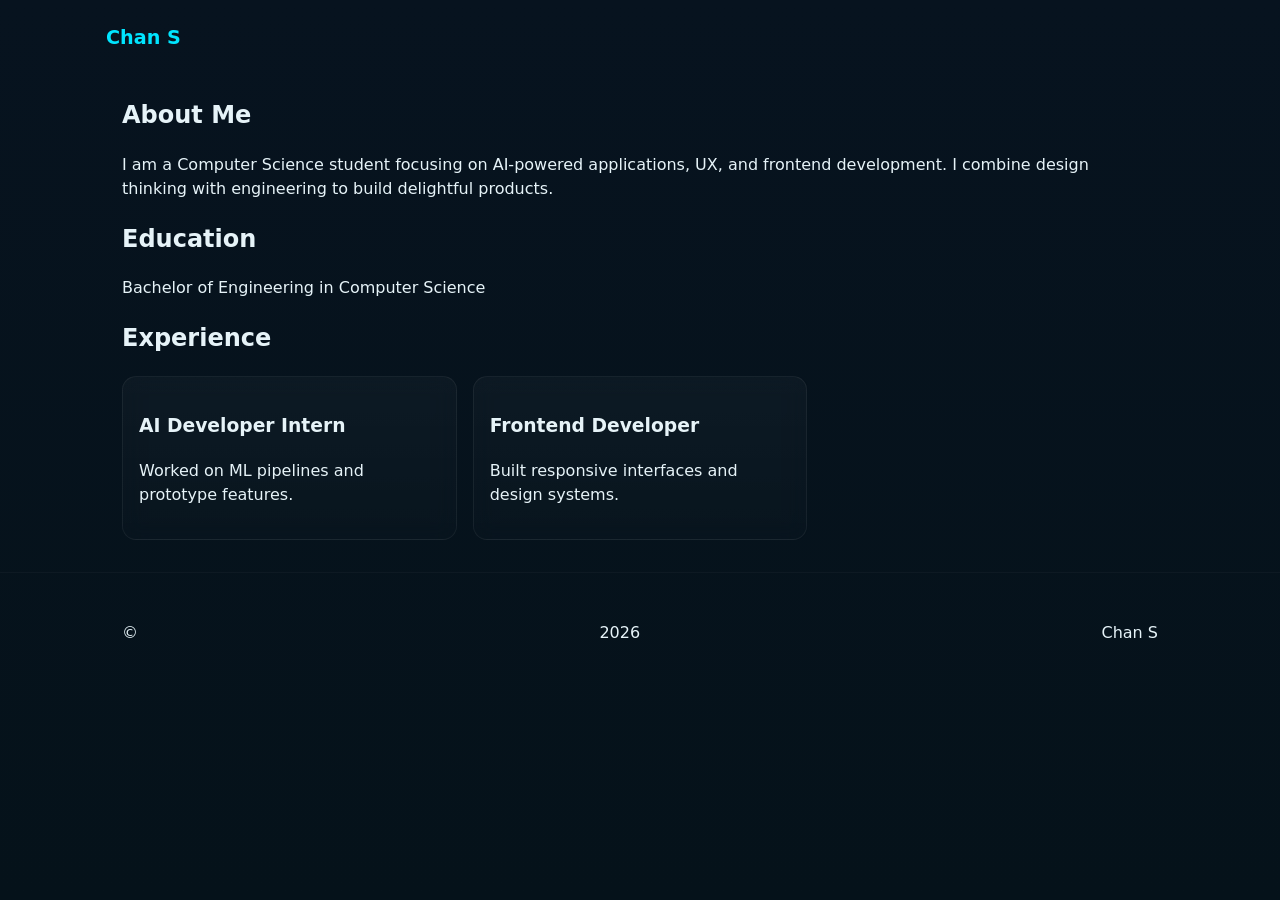
==== about.html @ 02d49753 "first commit" ====
<!doctype html>
<html lang="en">
<head>
  <meta charset="utf-8">
  <meta name="viewport" content="width=device-width,initial-scale=1">
  <title>About — Chan S</title>
  <link rel="stylesheet" href="css/style.css">
  <link rel="stylesheet" href="css/responsive.css">
  <script defer src="js/animations.js"></script>
  <script defer src="js/script.js"></script>
</head>
<body class="dark">
  <header class="site-header"><nav class="nav container"><a class="brand" href="index.html">Chan S</a></nav></header>
  <main class="container">
    <section class="about" aria-labelledby="about-heading">
      <h1 id="about-heading">About Me</h1>
      <p>I am a Computer Science student focusing on AI-powered applications, UX, and frontend development. I combine design thinking with engineering to build delightful products.</p>

      <h2>Education</h2>
      <p>Bachelor of Engineering in Computer Science</p>

      <h2>Experience</h2>
      <div class="experience-cards">
        <article class="card glass"><h3>AI Developer Intern</h3><p>Worked on ML pipelines and prototype features.</p></article>
        <article class="card glass"><h3>Frontend Developer</h3><p>Built responsive interfaces and design systems.</p></article>
      </div>
    </section>
  </main>
  <footer class="site-footer"><div class="container">© <span id="year"></span> Chan S</div></footer>
</body>
</html>
---- css/style.css ----
/* Global styles - Glassmorphism premium theme */
:root{
  --bg:#07131F;
  --card-bg:rgba(255,255,255,0.03);
  --glass:rgba(255,255,255,0.04);
  --primary:#00E5FF;
  --secondary:#7C3AED;
  --accent:#00FFC6;
  --muted:#98a6b3;
  --radius:14px;
  --glass-blur:10px;
  --container:1100px;
  --transition:300ms cubic-bezier(.2,.9,.3,1);
  font-family: 'Inter', system-ui, -apple-system, 'Segoe UI', Roboto, 'Helvetica Neue', Arial;
}
*{box-sizing:border-box}
html,body{height:100%}
body{margin:0;background:linear-gradient(180deg,#07131F 0%, #05121A 100%);color:#e6f3f8;line-height:1.5;min-height:100vh}
.container{max-width:var(--container);margin:0 auto;padding:2rem}
a{color:var(--primary);text-decoration:none}
button{cursor:pointer}
img{max-width:100%;display:block;border-radius:10px}
/* Loader */
#loader{position:fixed;inset:0;display:flex;align-items:center;justify-content:center;background:var(--bg);z-index:9999}
#loader .dot{width:12px;height:12px;margin:8px;background:var(--primary);border-radius:50%;animation:loader 1s infinite}
#loader .dot:nth-child(2){animation-delay:.15s}
#loader .dot:nth-child(3){animation-delay:.3s}
@keyframes loader{0%{transform:translateY(0)}50%{transform:translateY(-8px)}100%{transform:translateY(0)}}
/* Header */
.site-header{position:sticky;top:16px;z-index:30}
.nav{display:flex;align-items:center;justify-content:space-between;padding:0.5rem 1rem}
.brand{font-weight:700;color:var(--primary);font-size:1.2rem}
#nav-toggle{display:none;background:transparent;border:none;color:var(--muted)}
.nav-menu{display:flex;gap:1rem;list-style:none;margin:0;padding:0}
.nav-menu a{padding:.5rem .75rem;border-radius:10px;transition:var(--transition)}
.nav-menu a:hover{background:linear-gradient(90deg,rgba(0,229,255,0.06),rgba(124,58,237,0.04))}
.nav-actions{display:flex;gap:.5rem;align-items:center}
/* Hero */
.hero{display:grid;grid-template-columns:1fr 360px;gap:2rem;align-items:center;padding:4rem 0}
.hero-left h1{font-size:2.4rem;margin:0}
.hero-left .title{color:var(--muted);margin:.25rem 0}
.tagline{margin:.5rem 0 1rem;color:var(--muted)}
.typing{font-weight:600;color:var(--accent);margin-bottom:1rem}
.hero-ctas .btn{margin-right:.6rem}
.profile-card{width:100%;padding:1.5rem;display:flex;gap:1rem;align-items:center}
.profile-card .avatar img{width:120px;height:120px;object-fit:cover;border-radius:16px;box-shadow:0 6px 30px rgba(0,0,0,0.6)}
.profile-meta h3{margin:0}
.socials{display:flex;gap:.6rem;margin-top:1rem}
.social img{width:28px;height:28px;filter:grayscale(1);opacity:.9}
/* Glass */
.glass{background:linear-gradient(180deg, rgba(255,255,255,0.03), rgba(255,255,255,0.01));backdrop-filter:blur(var(--glass-blur));border:1px solid rgba(255,255,255,0.06);border-radius:var(--radius)}
.card{padding:1rem}
.btn{display:inline-block;padding:.6rem 1rem;border-radius:10px;border:none;background:transparent;color:inherit;transition:var(--transition)}
.btn-primary{background:linear-gradient(90deg,var(--primary),var(--accent));color:#021018;box-shadow:0 6px 20px rgba(0,229,255,0.08);}
.btn-outline{border:1px solid rgba(255,255,255,0.06)}
.btn-ghost{background:transparent;border:1px solid rgba(255,255,255,0.04);}
.btn-sm{padding:.4rem .7rem;font-size:.9rem}
/* About timeline */
.timeline{margin:1.5rem 0}
.timeline-item{display:flex;gap:1rem;margin:1rem 0}
.timeline-year{min-width:80px;color:var(--muted)}
.timeline-body h4{margin:.2rem 0}
.experience-cards{display:grid;grid-template-columns:repeat(3,1fr);gap:1rem;margin-top:1.2rem}
/* Skills */
.skills-grid{display:grid;grid-template-columns:1fr 360px;gap:1rem}
.skill{margin-bottom:1rem}
.skill-bar{height:12px;background:linear-gradient(90deg,rgba(255,255,255,0.02),rgba(255,255,255,0.01));border-radius:999px;overflow:hidden}
.skill-bar .fill{height:100%;background:linear-gradient(90deg,var(--primary),var(--secondary));width:var(--pct,70%);transition:width 800ms}
.skill-circles{display:flex;gap:1rem;flex-wrap:wrap}
.circle{width:120px;height:120px;display:flex;flex-direction:column;align-items:center;justify-content:center}
.circle svg{width:64px;height:64px}
.circle span{margin-top:.5rem;font-size:.85rem}
/* Projects */
.projects-controls{display:flex;gap:1rem;align-items:center;margin-bottom:1rem}
#project-search{flex:1;padding:.6rem;border-radius:10px;border:1px solid rgba(255,255,255,0.04);background:transparent;color:inherit}
.filters{display:flex;gap:.5rem}
.filter{padding:.4rem .6rem;border-radius:999px;border:1px solid rgba(255,255,255,0.04);background:transparent}
.filter.active{background:linear-gradient(90deg,var(--primary),var(--secondary));color:#021018}
.projects-grid{display:grid;grid-template-columns:repeat(3,1fr);gap:1rem}
.project-card{overflow:hidden}
.project-body{padding:1rem}
.project-actions{display:flex;gap:.5rem;margin-top:.75rem}
/* Achievements */
.stats{display:flex;gap:1rem}
.stat{flex:1;text-align:center;padding:1rem}
.count{font-size:2rem;color:var(--accent)}
/* Contact */
.contact-grid{display:grid;grid-template-columns:1fr 320px;gap:1rem}
.contact-form input,.contact-form textarea{width:100%;padding:.6rem;margin:.5rem 0;border-radius:10px;border:1px solid rgba(255,255,255,0.04);background:transparent;color:inherit}
.contact-form label{font-size:.9rem;color:var(--muted)}
/* Footer */
.site-footer{padding:1rem 0;border-top:1px solid rgba(255,255,255,0.03);position:relative}
.site-footer .container{display:flex;align-items:center;justify-content:space-between}
#back-to-top{position:fixed;right:20px;bottom:20px;background:var(--primary);border:none;color:#021018;padding:.6rem;border-radius:999px;display:none}
/* Utilities */
.container.narrow{max-width:900px}
/* small tweaks */
@media (max-width:900px){
  .hero{grid-template-columns:1fr;}
  .experience-cards{grid-template-columns:repeat(2,1fr)}
}
@media (max-width:640px){
  .nav-menu{display:none}
  #nav-toggle{display:inline-block}
  .projects-grid{grid-template-columns:1fr}
  .experience-cards{grid-template-columns:1fr}
  .contact-grid{grid-template-columns:1fr}
}
/* theme overrides for light mode (script toggles `light` on body) */
body.light{--bg:#f7fbfd;color:#04202a}
body.light .glass{background:linear-gradient(180deg, rgba(255,255,255,0.65), rgba(255,255,255,0.6));backdrop-filter:blur(6px);border:1px solid rgba(0,0,0,0.04)}
---- css/responsive.css ----
/* Additional responsive rules and small-screen refinements */
:root{--mobile-gap:1rem}
@media (max-width:900px){
  .container{padding:1.2rem}
  .hero-left h1{font-size:1.8rem}
  .hero-right{display:flex;justify-content:center}
}
@media (max-width:640px){
  .nav{padding:0.5rem}
  #nav-menu{position:fixed;inset:auto 0 0 0;background:linear-gradient(180deg, rgba(7,19,31,0.97), rgba(5,18,26,0.98));padding:1rem;border-top-left-radius:12px;border-top-right-radius:12px;display:flex;flex-direction:column;gap:.5rem}
  #nav-toggle[aria-expanded="false"] + #nav-menu{display:none}
  .hero{padding:2rem 0}
  .projects-grid{grid-template-columns:1fr}
  .skills-grid{grid-template-columns:1fr}
}
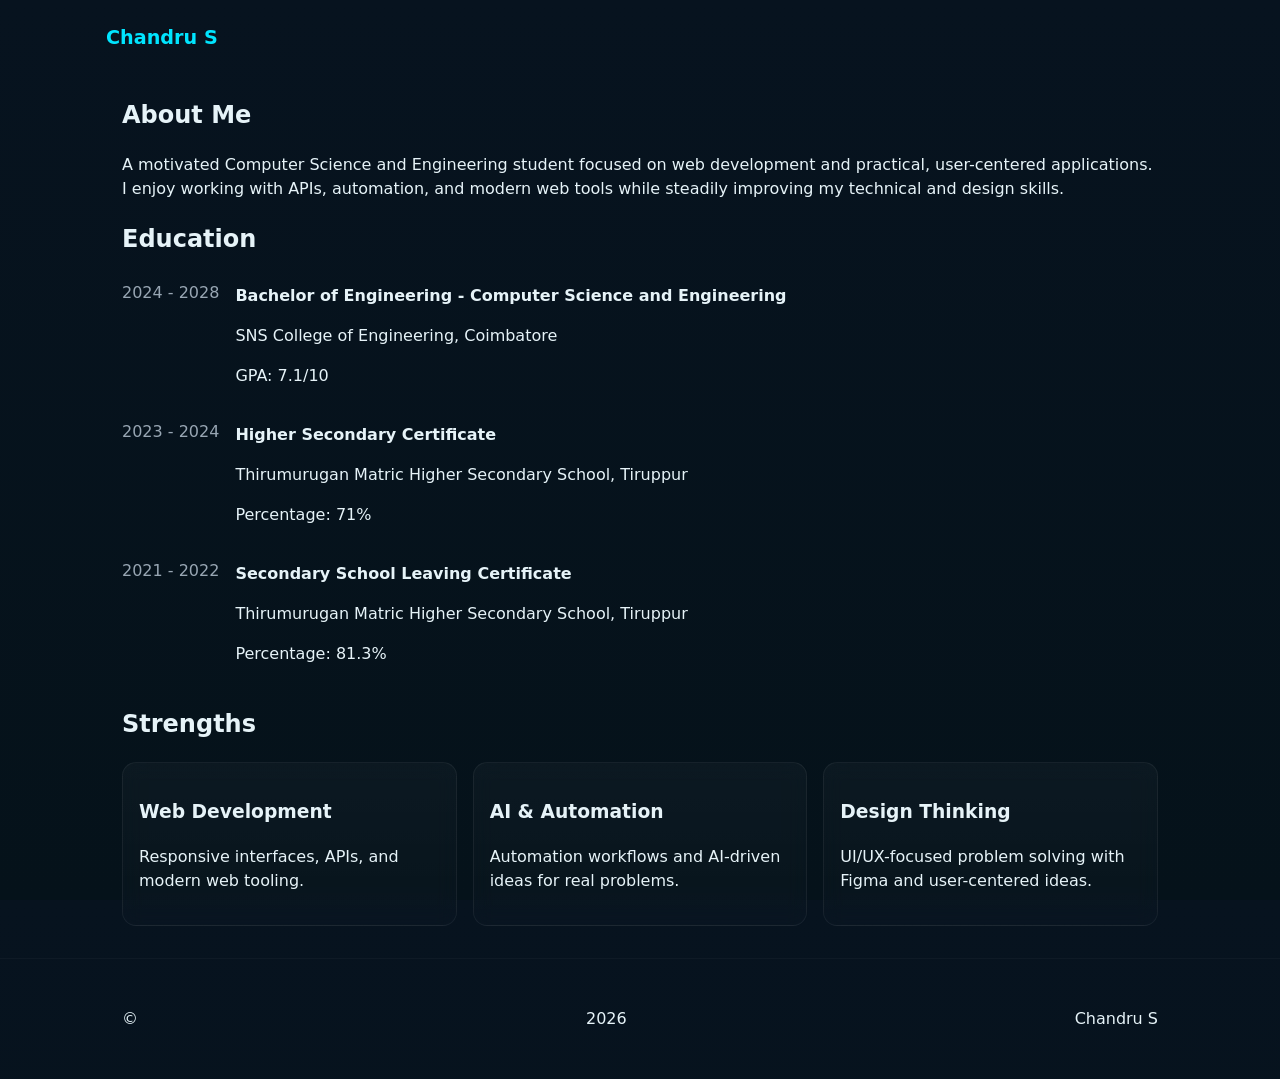
==== commit d0320d28: "Update portfolio details and enhance content across multiple pages" ====
--- a/about.html
+++ b/about.html
@@ -3,29 +3,55 @@
 <head>
   <meta charset="utf-8">
   <meta name="viewport" content="width=device-width,initial-scale=1">
-  <title>About — Chan S</title>
+  <title>About — Chandru S</title>
   <link rel="stylesheet" href="css/style.css">
   <link rel="stylesheet" href="css/responsive.css">
   <script defer src="js/animations.js"></script>
   <script defer src="js/script.js"></script>
 </head>
 <body class="dark">
-  <header class="site-header"><nav class="nav container"><a class="brand" href="index.html">Chan S</a></nav></header>
+  <header class="site-header"><nav class="nav container"><a class="brand" href="index.html">Chandru S</a></nav></header>
   <main class="container">
     <section class="about" aria-labelledby="about-heading">
       <h1 id="about-heading">About Me</h1>
-      <p>I am a Computer Science student focusing on AI-powered applications, UX, and frontend development. I combine design thinking with engineering to build delightful products.</p>
+      <p>A motivated Computer Science and Engineering student focused on web development and practical, user-centered applications. I enjoy working with APIs, automation, and modern web tools while steadily improving my technical and design skills.</p>
 
       <h2>Education</h2>
-      <p>Bachelor of Engineering in Computer Science</p>
+      <div class="timeline">
+        <div class="timeline-item">
+          <div class="timeline-year">2024 - 2028</div>
+          <div class="timeline-body">
+            <h4>Bachelor of Engineering - Computer Science and Engineering</h4>
+            <p>SNS College of Engineering, Coimbatore</p>
+            <p>GPA: 7.1/10</p>
+          </div>
+        </div>
+        <div class="timeline-item">
+          <div class="timeline-year">2023 - 2024</div>
+          <div class="timeline-body">
+            <h4>Higher Secondary Certificate</h4>
+            <p>Thirumurugan Matric Higher Secondary School, Tiruppur</p>
+            <p>Percentage: 71%</p>
+          </div>
+        </div>
+        <div class="timeline-item">
+          <div class="timeline-year">2021 - 2022</div>
+          <div class="timeline-body">
+            <h4>Secondary School Leaving Certificate</h4>
+            <p>Thirumurugan Matric Higher Secondary School, Tiruppur</p>
+            <p>Percentage: 81.3%</p>
+          </div>
+        </div>
+      </div>
 
-      <h2>Experience</h2>
+      <h2>Strengths</h2>
       <div class="experience-cards">
-        <article class="card glass"><h3>AI Developer Intern</h3><p>Worked on ML pipelines and prototype features.</p></article>
-        <article class="card glass"><h3>Frontend Developer</h3><p>Built responsive interfaces and design systems.</p></article>
+        <article class="card glass"><h3>Web Development</h3><p>Responsive interfaces, APIs, and modern web tooling.</p></article>
+        <article class="card glass"><h3>AI & Automation</h3><p>Automation workflows and AI-driven ideas for real problems.</p></article>
+        <article class="card glass"><h3>Design Thinking</h3><p>UI/UX-focused problem solving with Figma and user-centered ideas.</p></article>
       </div>
     </section>
   </main>
-  <footer class="site-footer"><div class="container">© <span id="year"></span> Chan S</div></footer>
+  <footer class="site-footer"><div class="container">© <span id="year"></span> Chandru S</div></footer>
 </body>
 </html>
--- a/css/style.css
+++ b/css/style.css
@@ -106,6 +106,33 @@
   .experience-cards{grid-template-columns:1fr}
   .contact-grid{grid-template-columns:1fr}
 }
+/* Custom cursor */
+.custom-cursor{position:fixed;left:0;top:0;width:18px;height:18px;border-radius:50%;pointer-events:none;z-index:9999;transform:translate(-50%,-50%);background:linear-gradient(90deg,var(--primary),var(--secondary));box-shadow:0 6px 18px rgba(0,229,255,0.12);mix-blend-mode:screen;transition:width 160ms ease,height 160ms ease,opacity 160ms}
+.custom-cursor.cursor-large{width:40px;height:40px;opacity:0.95}
+
+.btn{position:relative;overflow:hidden}
+.btn .ripple{position:absolute;border-radius:50%;transform:translate(-50%,-50%);pointer-events:none;opacity:0.6;background:rgba(255,255,255,0.12);animation:ripple 700ms forwards}
+@keyframes ripple{from{opacity:0.8;transform:translate(-50%,-50%) scale(0.2)}to{opacity:0;transform:translate(-50%,-50%) scale(2.2)}}
+
+.hero-left h1{font-size:2.6rem;margin:0;line-height:1.02;background:linear-gradient(90deg,var(--primary),var(--secondary));-webkit-background-clip:text;background-clip:text;color:transparent}
+.hero-left h1 .name{display:inline-block;padding:0 .15rem;border-radius:8px}
+
+.glass:hover{transform:translateY(-6px);transition:transform 260ms ease;box-shadow:0 20px 50px rgba(0,0,0,0.5)}
+
+.project-card img{transition:transform 420ms cubic-bezier(.2,.9,.3,1)}
+.project-card:hover img{transform:scale(1.05) rotate(-0.6deg)}
+
+.testimonials-grid{display:grid;grid-template-columns:repeat(3,1fr);gap:1rem;margin-top:1rem}
+.testimonial{padding:1rem;border-radius:12px}
+.testimonial p{font-size:0.98rem;color:var(--muted)}
+.testimonial cite{display:block;margin-top:.75rem;color:var(--primary);font-size:.85rem}
+
+.blobs{position:fixed;inset:0;pointer-events:none;z-index:1}
+.blob{position:absolute;filter:blur(36px);opacity:0.18;border-radius:50%;mix-blend-mode:screen}
+.blob-1{width:420px;height:420px;left:-80px;top:10%;background:linear-gradient(45deg,var(--primary),var(--accent))}
+.blob-2{width:300px;height:300px;right:-60px;top:25%;background:linear-gradient(45deg,var(--secondary),var(--primary))}
+.blob-3{width:220px;height:220px;left:20%;bottom:-60px;background:linear-gradient(45deg,var(--accent),var(--secondary))}
+
 /* theme overrides for light mode (script toggles `light` on body) */
 body.light{--bg:#f7fbfd;color:#04202a}
 body.light .glass{background:linear-gradient(180deg, rgba(255,255,255,0.65), rgba(255,255,255,0.6));backdrop-filter:blur(6px);border:1px solid rgba(0,0,0,0.04)}
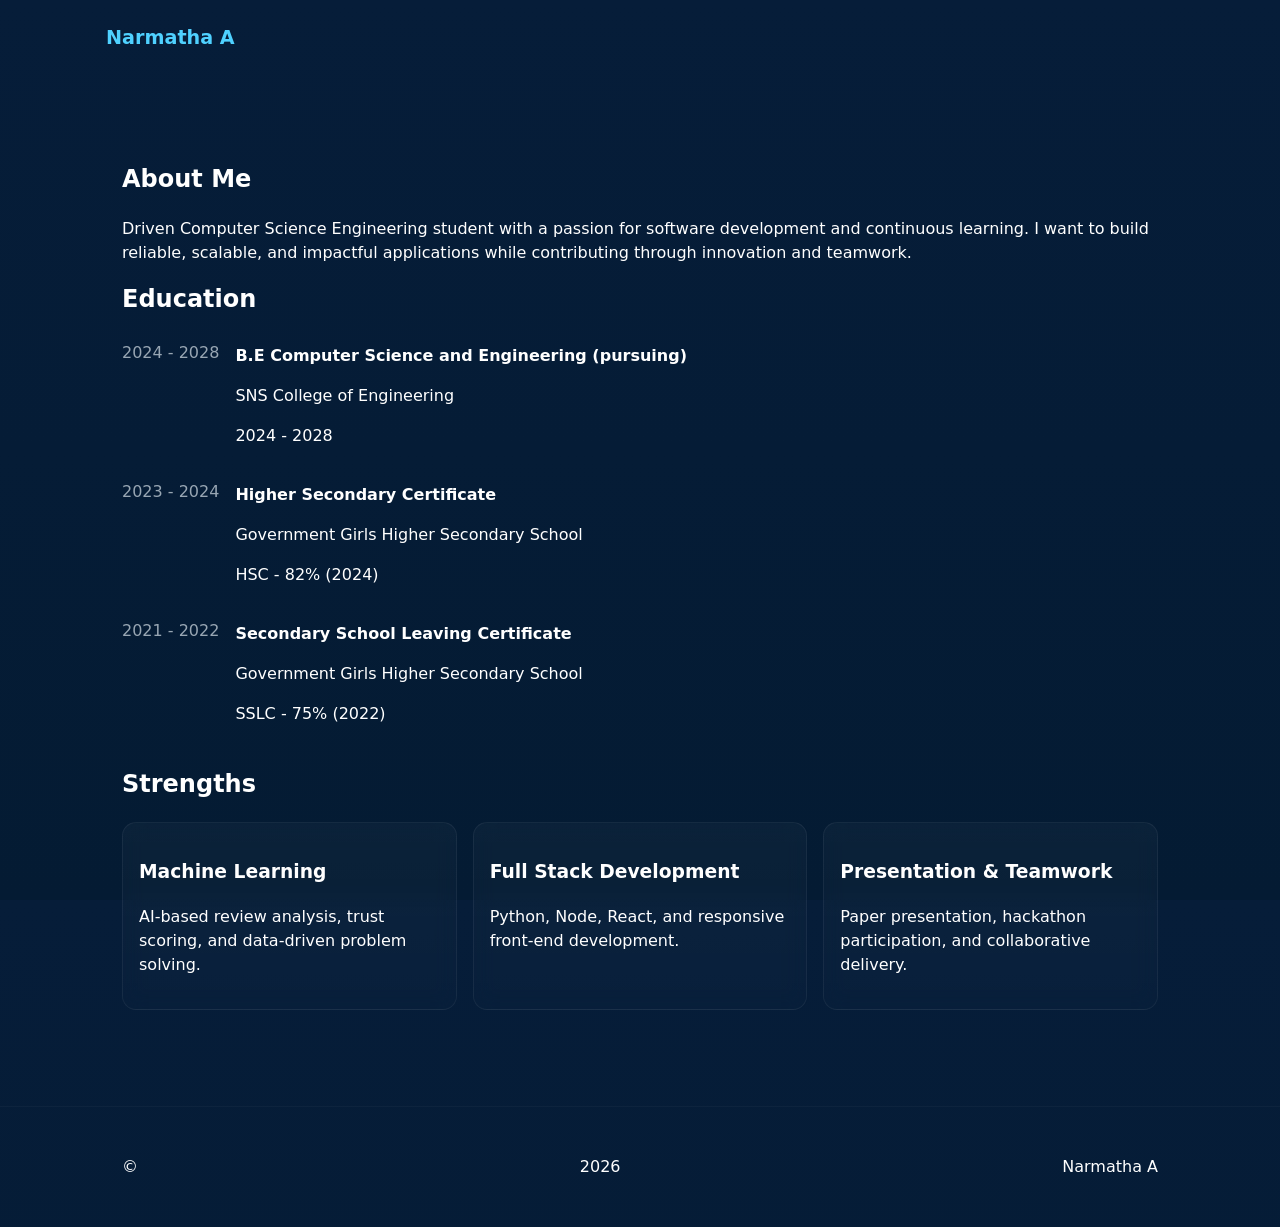
==== commit ac944f2d: "save" ====
--- a/about.html
+++ b/about.html
@@ -3,55 +3,55 @@
 <head>
   <meta charset="utf-8">
   <meta name="viewport" content="width=device-width,initial-scale=1">
-  <title>About — Chandru S</title>
+  <title>About — Narmatha A</title>
   <link rel="stylesheet" href="css/style.css">
   <link rel="stylesheet" href="css/responsive.css">
   <script defer src="js/animations.js"></script>
   <script defer src="js/script.js"></script>
 </head>
 <body class="dark">
-  <header class="site-header"><nav class="nav container"><a class="brand" href="index.html">Chandru S</a></nav></header>
+  <header class="site-header"><nav class="nav container"><a class="brand" href="index.html">Narmatha A</a></nav></header>
   <main class="container">
     <section class="about" aria-labelledby="about-heading">
       <h1 id="about-heading">About Me</h1>
-      <p>A motivated Computer Science and Engineering student focused on web development and practical, user-centered applications. I enjoy working with APIs, automation, and modern web tools while steadily improving my technical and design skills.</p>
+      <p>Driven Computer Science Engineering student with a passion for software development and continuous learning. I want to build reliable, scalable, and impactful applications while contributing through innovation and teamwork.</p>
 
       <h2>Education</h2>
       <div class="timeline">
         <div class="timeline-item">
           <div class="timeline-year">2024 - 2028</div>
           <div class="timeline-body">
-            <h4>Bachelor of Engineering - Computer Science and Engineering</h4>
-            <p>SNS College of Engineering, Coimbatore</p>
-            <p>GPA: 7.1/10</p>
+            <h4>B.E Computer Science and Engineering (pursuing)</h4>
+            <p>SNS College of Engineering</p>
+            <p>2024 - 2028</p>
           </div>
         </div>
         <div class="timeline-item">
           <div class="timeline-year">2023 - 2024</div>
           <div class="timeline-body">
             <h4>Higher Secondary Certificate</h4>
-            <p>Thirumurugan Matric Higher Secondary School, Tiruppur</p>
-            <p>Percentage: 71%</p>
+            <p>Government Girls Higher Secondary School</p>
+            <p>HSC - 82% (2024)</p>
           </div>
         </div>
         <div class="timeline-item">
           <div class="timeline-year">2021 - 2022</div>
           <div class="timeline-body">
             <h4>Secondary School Leaving Certificate</h4>
-            <p>Thirumurugan Matric Higher Secondary School, Tiruppur</p>
-            <p>Percentage: 81.3%</p>
+            <p>Government Girls Higher Secondary School</p>
+            <p>SSLC - 75% (2022)</p>
           </div>
         </div>
       </div>
 
       <h2>Strengths</h2>
       <div class="experience-cards">
-        <article class="card glass"><h3>Web Development</h3><p>Responsive interfaces, APIs, and modern web tooling.</p></article>
-        <article class="card glass"><h3>AI & Automation</h3><p>Automation workflows and AI-driven ideas for real problems.</p></article>
-        <article class="card glass"><h3>Design Thinking</h3><p>UI/UX-focused problem solving with Figma and user-centered ideas.</p></article>
+        <article class="card glass"><h3>Machine Learning</h3><p>AI-based review analysis, trust scoring, and data-driven problem solving.</p></article>
+        <article class="card glass"><h3>Full Stack Development</h3><p>Python, Node, React, and responsive front-end development.</p></article>
+        <article class="card glass"><h3>Presentation & Teamwork</h3><p>Paper presentation, hackathon participation, and collaborative delivery.</p></article>
       </div>
     </section>
   </main>
-  <footer class="site-footer"><div class="container">© <span id="year"></span> Chandru S</div></footer>
+  <footer class="site-footer"><div class="container">© <span id="year"></span> Narmatha A</div></footer>
 </body>
 </html>
--- a/css/style.css
+++ b/css/style.css
@@ -1,11 +1,11 @@
 /* Global styles - Glassmorphism premium theme */
 :root{
-  --bg:#07131F;
+  --bg:#041B33;
   --card-bg:rgba(255,255,255,0.03);
-  --glass:rgba(255,255,255,0.04);
-  --primary:#00E5FF;
-  --secondary:#7C3AED;
-  --accent:#00FFC6;
+  --glass:rgba(255,255,255,0.08);
+  --primary:#4FD1FF;
+  --secondary:#1D4ED8;
+  --accent:#7DD3FC;
   --muted:#98a6b3;
   --radius:14px;
   --glass-blur:10px;
@@ -15,11 +15,14 @@
 }
 *{box-sizing:border-box}
 html,body{height:100%}
-body{margin:0;background:linear-gradient(180deg,#07131F 0%, #05121A 100%);color:#e6f3f8;line-height:1.5;min-height:100vh}
+body{margin:0;background:linear-gradient(180deg,#061D39 0%, #041B33 100%);color:#ffffff;line-height:1.5;min-height:100vh}
 .container{max-width:var(--container);margin:0 auto;padding:2rem}
 a{color:var(--primary);text-decoration:none}
 button{cursor:pointer}
 img{max-width:100%;display:block;border-radius:10px}
+body,button,input,textarea,select{color:#ffffff}
+main section{padding:4rem 0}
+main section > h2{margin:0 0 1.25rem}
 /* Loader */
 #loader{position:fixed;inset:0;display:flex;align-items:center;justify-content:center;background:var(--bg);z-index:9999}
 #loader .dot{width:12px;height:12px;margin:8px;background:var(--primary);border-radius:50%;animation:loader 1s infinite}
@@ -28,7 +31,7 @@
 @keyframes loader{0%{transform:translateY(0)}50%{transform:translateY(-8px)}100%{transform:translateY(0)}}
 /* Header */
 .site-header{position:sticky;top:16px;z-index:30}
-.nav{display:flex;align-items:center;justify-content:space-between;padding:0.5rem 1rem}
+.nav{display:flex;align-items:center;justify-content:space-between;gap:1rem;padding:0.5rem 1rem}
 .brand{font-weight:700;color:var(--primary);font-size:1.2rem}
 #nav-toggle{display:none;background:transparent;border:none;color:var(--muted)}
 .nav-menu{display:flex;gap:1rem;list-style:none;margin:0;padding:0}
@@ -36,33 +39,39 @@
 .nav-menu a:hover{background:linear-gradient(90deg,rgba(0,229,255,0.06),rgba(124,58,237,0.04))}
 .nav-actions{display:flex;gap:.5rem;align-items:center}
 /* Hero */
-.hero{display:grid;grid-template-columns:1fr 360px;gap:2rem;align-items:center;padding:4rem 0}
-.hero-left h1{font-size:2.4rem;margin:0}
+.hero{display:grid;grid-template-columns:minmax(0,1.1fr) minmax(320px,0.9fr);gap:2rem;align-items:start;padding:4rem 0}
+.hero-left,.hero-right{display:grid;gap:1rem}
+.hero-left h1{font-size:clamp(2.2rem,4vw,3.5rem);margin:0;max-width:11ch;line-height:1.05;word-break:break-word}
 .hero-left .title{color:var(--muted);margin:.25rem 0}
 .tagline{margin:.5rem 0 1rem;color:var(--muted)}
 .typing{font-weight:600;color:var(--accent);margin-bottom:1rem}
-.hero-ctas .btn{margin-right:.6rem}
-.profile-card{width:100%;padding:1.5rem;display:flex;gap:1rem;align-items:center}
+.hero-ctas{display:flex;flex-wrap:wrap;gap:.75rem;align-items:center}
+.hero-ctas .btn{margin-right:0}
+.profile-card{width:100%;padding:1.5rem;display:flex;gap:1rem;align-items:center;justify-content:flex-start}
 .profile-card .avatar img{width:120px;height:120px;object-fit:cover;border-radius:16px;box-shadow:0 6px 30px rgba(0,0,0,0.6)}
 .profile-meta h3{margin:0}
-.socials{display:flex;gap:.6rem;margin-top:1rem}
-.social img{width:28px;height:28px;filter:grayscale(1);opacity:.9}
+.socials{display:flex;gap:.75rem;margin-top:1rem;flex-wrap:wrap;align-items:stretch}
+.social-link{display:inline-flex;align-items:center;gap:.55rem;padding:.7rem .95rem;border:1px solid rgba(255,255,255,0.08);border-radius:999px;background:rgba(255,255,255,0.03);backdrop-filter:blur(8px);box-shadow:0 10px 24px rgba(0,0,0,0.15);transition:transform 220ms ease,box-shadow 220ms ease,border-color 220ms ease,background 220ms ease}
+.social-link img{width:22px;height:22px;filter:grayscale(1) brightness(1.2);opacity:1}
+.social-link span{font-size:.92rem;font-weight:600;color:#f4fbff}
+.social-link:hover{transform:translateY(-3px);border-color:rgba(0,229,255,0.35);box-shadow:0 16px 30px rgba(0,229,255,0.12),0 10px 30px rgba(0,0,0,0.2);background:rgba(0,229,255,0.07)}
+.social-link:focus-visible{outline:2px solid var(--primary);outline-offset:3px}
 /* Glass */
 .glass{background:linear-gradient(180deg, rgba(255,255,255,0.03), rgba(255,255,255,0.01));backdrop-filter:blur(var(--glass-blur));border:1px solid rgba(255,255,255,0.06);border-radius:var(--radius)}
 .card{padding:1rem}
 .btn{display:inline-block;padding:.6rem 1rem;border-radius:10px;border:none;background:transparent;color:inherit;transition:var(--transition)}
-.btn-primary{background:linear-gradient(90deg,var(--primary),var(--accent));color:#021018;box-shadow:0 6px 20px rgba(0,229,255,0.08);}
+.btn-primary{background:linear-gradient(90deg,var(--primary),var(--secondary));color:#ffffff;box-shadow:0 6px 20px rgba(0,229,255,0.12);}
 .btn-outline{border:1px solid rgba(255,255,255,0.06)}
 .btn-ghost{background:transparent;border:1px solid rgba(255,255,255,0.04);}
 .btn-sm{padding:.4rem .7rem;font-size:.9rem}
 /* About timeline */
 .timeline{margin:1.5rem 0}
-.timeline-item{display:flex;gap:1rem;margin:1rem 0}
+.timeline-item{display:flex;gap:1rem;margin:1rem 0;align-items:flex-start}
 .timeline-year{min-width:80px;color:var(--muted)}
 .timeline-body h4{margin:.2rem 0}
-.experience-cards{display:grid;grid-template-columns:repeat(3,1fr);gap:1rem;margin-top:1.2rem}
+.experience-cards{display:grid;grid-template-columns:repeat(3,1fr);gap:1rem;margin-top:1.2rem;align-items:stretch}
 /* Skills */
-.skills-grid{display:grid;grid-template-columns:1fr 360px;gap:1rem}
+.skills-grid{display:grid;grid-template-columns:minmax(0,1fr) 360px;gap:1rem;align-items:start}
 .skill{margin-bottom:1rem}
 .skill-bar{height:12px;background:linear-gradient(90deg,rgba(255,255,255,0.02),rgba(255,255,255,0.01));border-radius:999px;overflow:hidden}
 .skill-bar .fill{height:100%;background:linear-gradient(90deg,var(--primary),var(--secondary));width:var(--pct,70%);transition:width 800ms}
@@ -71,26 +80,27 @@
 .circle svg{width:64px;height:64px}
 .circle span{margin-top:.5rem;font-size:.85rem}
 /* Projects */
-.projects-controls{display:flex;gap:1rem;align-items:center;margin-bottom:1rem}
+.projects-controls{display:flex;gap:1rem;align-items:flex-end;justify-content:space-between;flex-wrap:wrap;margin-bottom:1rem}
 #project-search{flex:1;padding:.6rem;border-radius:10px;border:1px solid rgba(255,255,255,0.04);background:transparent;color:inherit}
-.filters{display:flex;gap:.5rem}
+.filters{display:flex;gap:.5rem;flex-wrap:wrap}
 .filter{padding:.4rem .6rem;border-radius:999px;border:1px solid rgba(255,255,255,0.04);background:transparent}
-.filter.active{background:linear-gradient(90deg,var(--primary),var(--secondary));color:#021018}
-.projects-grid{display:grid;grid-template-columns:repeat(3,1fr);gap:1rem}
+.filter.active{background:linear-gradient(90deg,var(--primary),var(--secondary));color:#ffffff}
+.projects-grid{display:grid;grid-template-columns:repeat(3,minmax(0,1fr));gap:1rem;align-items:stretch}
 .project-card{overflow:hidden}
 .project-body{padding:1rem}
 .project-actions{display:flex;gap:.5rem;margin-top:.75rem}
 /* Achievements */
-.stats{display:flex;gap:1rem}
+.stats{display:grid;grid-template-columns:repeat(3,minmax(0,1fr));gap:1rem;align-items:stretch}
 .stat{flex:1;text-align:center;padding:1rem}
 .count{font-size:2rem;color:var(--accent)}
 /* Contact */
-.contact-grid{display:grid;grid-template-columns:1fr 320px;gap:1rem}
+.contact-grid{display:grid;grid-template-columns:minmax(0,1fr) 320px;gap:1rem;align-items:start}
 .contact-form input,.contact-form textarea{width:100%;padding:.6rem;margin:.5rem 0;border-radius:10px;border:1px solid rgba(255,255,255,0.04);background:transparent;color:inherit}
 .contact-form label{font-size:.9rem;color:var(--muted)}
 /* Footer */
 .site-footer{padding:1rem 0;border-top:1px solid rgba(255,255,255,0.03);position:relative}
-.site-footer .container{display:flex;align-items:center;justify-content:space-between}
+.site-footer .container{display:flex;align-items:center;justify-content:space-between;gap:1rem}
+#footer-socials,.footer-socials{display:flex;align-items:center;gap:.75rem}
 #back-to-top{position:fixed;right:20px;bottom:20px;background:var(--primary);border:none;color:#021018;padding:.6rem;border-radius:999px;display:none}
 /* Utilities */
 .container.narrow{max-width:900px}
@@ -98,13 +108,19 @@
 @media (max-width:900px){
   .hero{grid-template-columns:1fr;}
   .experience-cards{grid-template-columns:repeat(2,1fr)}
+  .stats{grid-template-columns:repeat(2,minmax(0,1fr))}
+  .contact-grid{grid-template-columns:1fr}
 }
 @media (max-width:640px){
   .nav-menu{display:none}
   #nav-toggle{display:inline-block}
   .projects-grid{grid-template-columns:1fr}
   .experience-cards{grid-template-columns:1fr}
-  .contact-grid{grid-template-columns:1fr}
+  .stats{grid-template-columns:1fr}
+  .projects-controls{align-items:stretch}
+  #project-search{width:100%}
+  .social-link{width:100%;justify-content:center}
+  .site-footer .container{flex-direction:column;align-items:flex-start}
 }
 /* Custom cursor */
 .custom-cursor{position:fixed;left:0;top:0;width:18px;height:18px;border-radius:50%;pointer-events:none;z-index:9999;transform:translate(-50%,-50%);background:linear-gradient(90deg,var(--primary),var(--secondary));box-shadow:0 6px 18px rgba(0,229,255,0.12);mix-blend-mode:screen;transition:width 160ms ease,height 160ms ease,opacity 160ms}
@@ -134,5 +150,5 @@
 .blob-3{width:220px;height:220px;left:20%;bottom:-60px;background:linear-gradient(45deg,var(--accent),var(--secondary))}
 
 /* theme overrides for light mode (script toggles `light` on body) */
-body.light{--bg:#f7fbfd;color:#04202a}
-body.light .glass{background:linear-gradient(180deg, rgba(255,255,255,0.65), rgba(255,255,255,0.6));backdrop-filter:blur(6px);border:1px solid rgba(0,0,0,0.04)}
+body.light{--bg:#041B33;color:#ffffff}
+body.light .glass{background:linear-gradient(180deg, rgba(255,255,255,0.12), rgba(255,255,255,0.08));backdrop-filter:blur(6px);border:1px solid rgba(255,255,255,0.08)}
--- a/css/responsive.css
+++ b/css/responsive.css
@@ -2,8 +2,9 @@
 :root{--mobile-gap:1rem}
 @media (max-width:900px){
   .container{padding:1.2rem}
-  .hero-left h1{font-size:1.8rem}
+  .hero-left h1{font-size:clamp(1.9rem,6vw,2.6rem);max-width:100%}
   .hero-right{display:flex;justify-content:center}
+  .hero{gap:1.5rem}
 }
 @media (max-width:640px){
   .nav{padding:0.5rem}
@@ -12,4 +13,7 @@
   .hero{padding:2rem 0}
   .projects-grid{grid-template-columns:1fr}
   .skills-grid{grid-template-columns:1fr}
+  .projects-controls{gap:.75rem}
+  .filter{flex:1;min-width:120px}
+  .hero-left h1{font-size:clamp(1.75rem,8vw,2.2rem);max-width:100%}
 }
